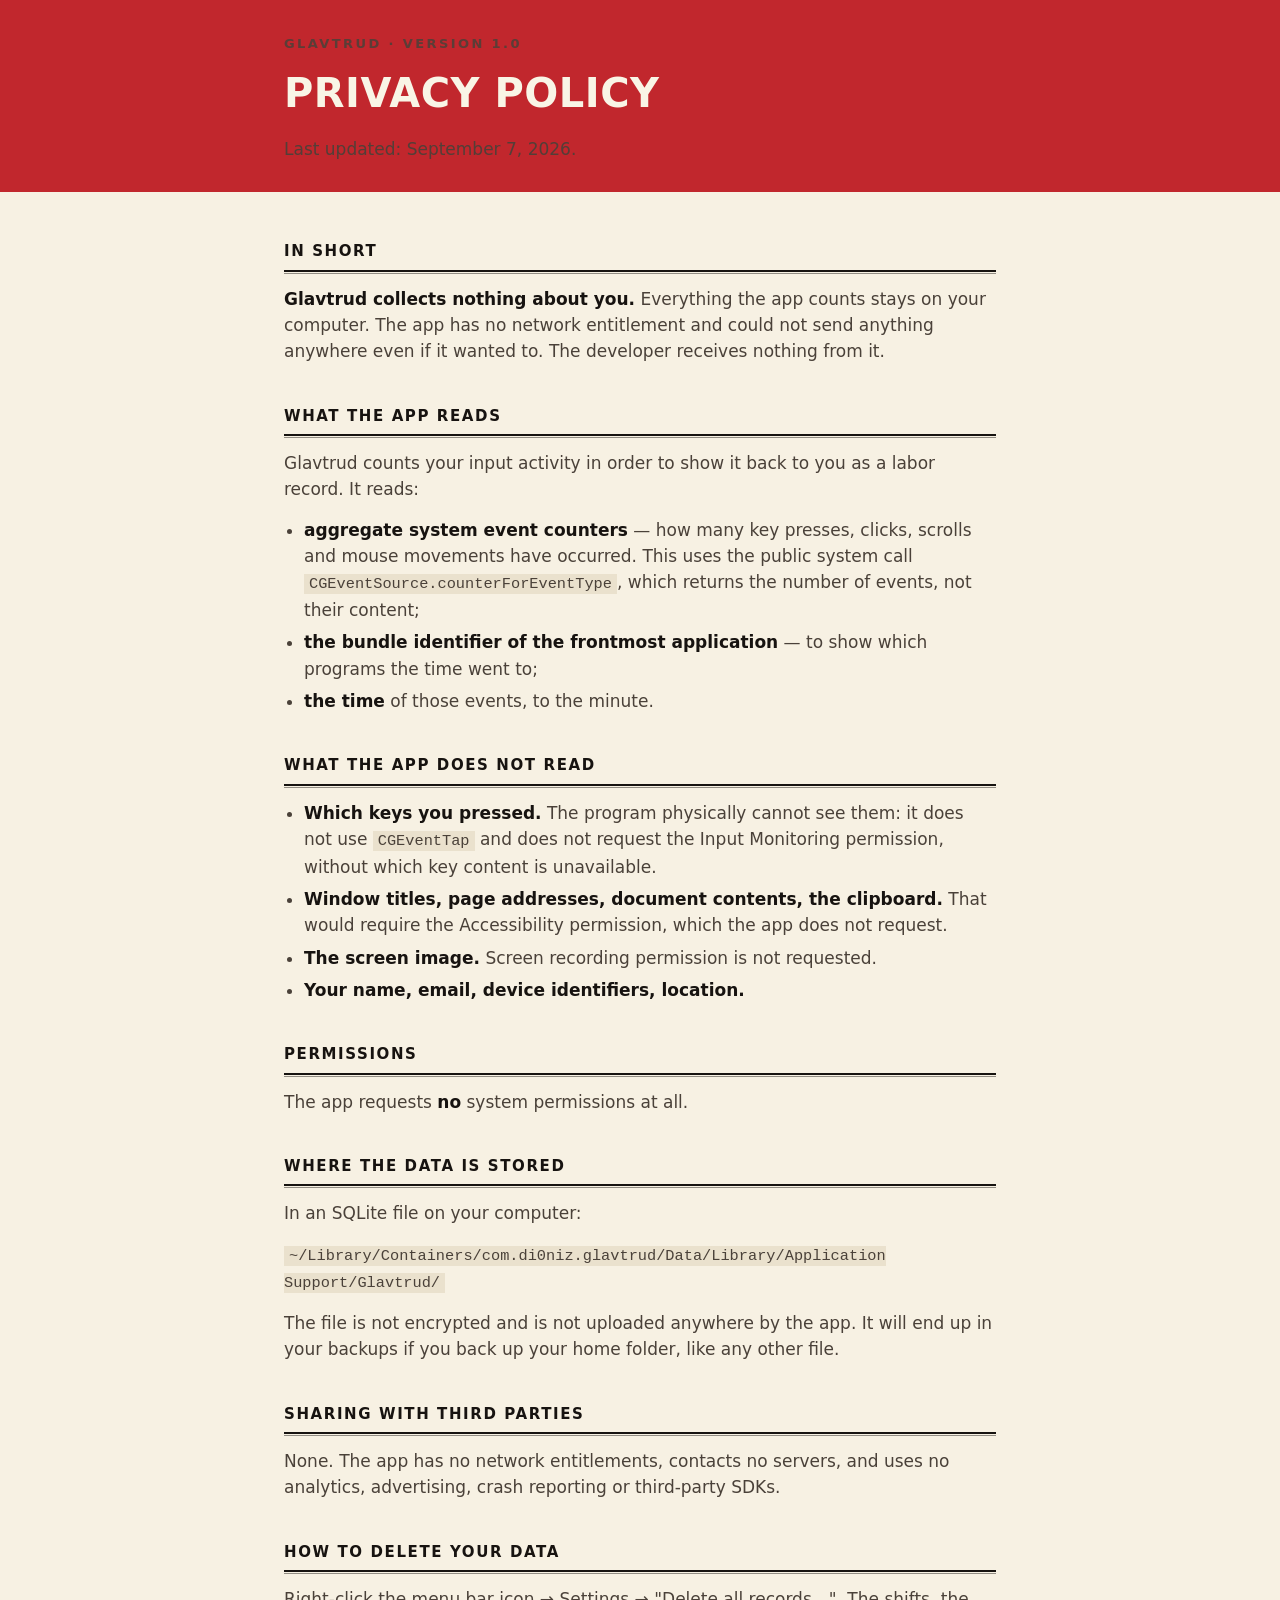
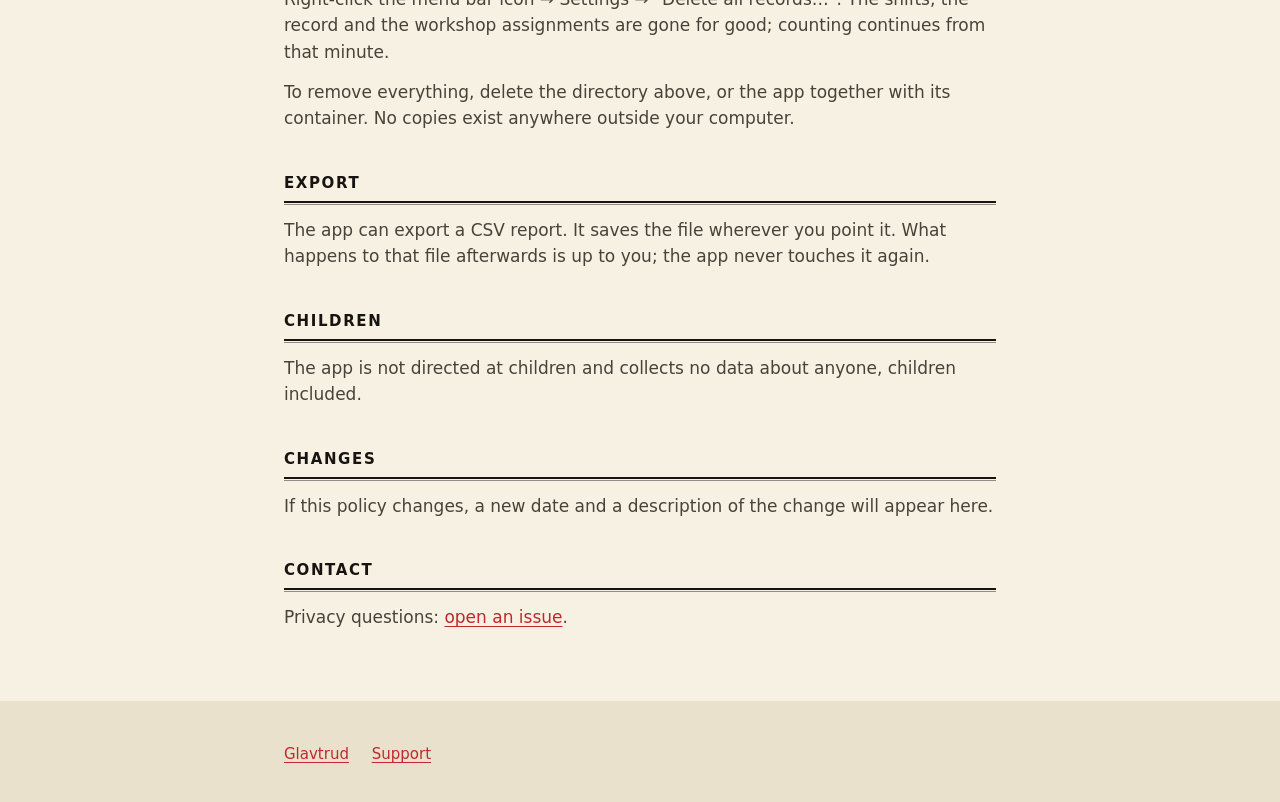
==== privacy.html @ c77dbedc "publish the support and privacy pages Публичные страницы для App Store Connect: Support URL и Privac" ====
<!DOCTYPE html>
<html lang="en">
<head>
<meta charset="utf-8">
<meta name="viewport" content="width=device-width, initial-scale=1">
<title>Glavtrud — privacy policy</title>
<meta name="description" content="Glavtrud collects nothing. No permissions, no network, everything stays on your Mac.">
<link rel="stylesheet" href="style.css">
</head>
<body>

<header class="band">
  <div class="wrap">
    <p class="kicker">Glavtrud · version 1.0</p>
    <h1>Privacy policy</h1>
    <p class="lead">Last updated: September 7, 2026.</p>
  </div>
</header>

<main>
  <div class="wrap">

    <h2>In short</h2>
    <p><strong>Glavtrud collects nothing about you.</strong> Everything the app counts stays on your computer. The app has no network entitlement and could not send anything anywhere even if it wanted to. The developer receives nothing from it.</p>

    <h2>What the app reads</h2>
    <p>Glavtrud counts your input activity in order to show it back to you as a labor record. It reads:</p>
    <ul>
      <li><strong>aggregate system event counters</strong> — how many key presses, clicks, scrolls and mouse movements have occurred. This uses the public system call <code>CGEventSource.counterForEventType</code>, which returns the number of events, not their content;</li>
      <li><strong>the bundle identifier of the frontmost application</strong> — to show which programs the time went to;</li>
      <li><strong>the time</strong> of those events, to the minute.</li>
    </ul>

    <h2>What the app does not read</h2>
    <ul>
      <li><strong>Which keys you pressed.</strong> The program physically cannot see them: it does not use <code>CGEventTap</code> and does not request the Input Monitoring permission, without which key content is unavailable.</li>
      <li><strong>Window titles, page addresses, document contents, the clipboard.</strong> That would require the Accessibility permission, which the app does not request.</li>
      <li><strong>The screen image.</strong> Screen recording permission is not requested.</li>
      <li><strong>Your name, email, device identifiers, location.</strong></li>
    </ul>

    <h2>Permissions</h2>
    <p>The app requests <strong>no</strong> system permissions at all.</p>

    <h2>Where the data is stored</h2>
    <p>In an SQLite file on your computer:</p>
    <p><code>~/Library/Containers/com.di0niz.glavtrud/Data/Library/Application Support/Glavtrud/</code></p>
    <p>The file is not encrypted and is not uploaded anywhere by the app. It will end up in your backups if you back up your home folder, like any other file.</p>

    <h2>Sharing with third parties</h2>
    <p>None. The app has no network entitlements, contacts no servers, and uses no analytics, advertising, crash reporting or third-party SDKs.</p>

    <h2>How to delete your data</h2>
    <p>Right-click the menu bar icon → Settings → "Delete all records…". The shifts, the record and the workshop assignments are gone for good; counting continues from that minute.</p>
    <p>To remove everything, delete the directory above, or the app together with its container. No copies exist anywhere outside your computer.</p>

    <h2>Export</h2>
    <p>The app can export a CSV report. It saves the file wherever you point it. What happens to that file afterwards is up to you; the app never touches it again.</p>

    <h2>Children</h2>
    <p>The app is not directed at children and collects no data about anyone, children included.</p>

    <h2>Changes</h2>
    <p>If this policy changes, a new date and a description of the change will appear here.</p>

    <h2>Contact</h2>
    <p>Privacy questions: <a href="https://github.com/Di0niz/glavtrud-support/issues">open an issue</a>.</p>

  </div>
</main>

<footer>
  <div class="wrap">
    <nav>
      <a href="index.html">Glavtrud</a>
      <a href="support.html">Support</a>
    </nav>
  </div>
</footer>

</body>
</html>
---- style.css ----
/* Типографика бланка: три краски, нулевой радиус, двойная линейка ГОСТ.
   Тот же язык, что в самом приложении, — страница читается как его продолжение. */

:root {
  --paper: #f7f1e3;
  --page: #eae1cd;
  --ink: #171310;
  --muted: #4a4139;
  --red: #c1272d;
}

@media (prefers-color-scheme: dark) {
  :root {
    --paper: #161616;
    --page: #080808;
    --ink: #f4f2ee;
    --muted: #bcbab5;
    --red: #a81f24;
  }
}

* { box-sizing: border-box; }

body {
  margin: 0;
  background: var(--page);
  color: var(--ink);
  font: 17px/1.55 -apple-system, BlinkMacSystemFont, "Segoe UI", system-ui, sans-serif;
}

.band {
  background: var(--red);
  color: #f9f5e6;
  padding: 34px 0 30px;
}

.wrap { max-width: 760px; margin: 0 auto; padding: 0 24px; }

.kicker {
  font-size: 13px;
  font-weight: 800;
  letter-spacing: 2.4px;
  text-transform: uppercase;
  opacity: 0.85;
  margin: 0;
}

h1 {
  font-size: 40px;
  font-weight: 900;
  font-stretch: 87.5%;
  letter-spacing: 0.5px;
  text-transform: uppercase;
  margin: 8px 0 0;
}

.band p.lead { margin: 12px 0 0; max-width: 56ch; opacity: 0.92; }

main { background: var(--paper); padding: 40px 0 56px; }

h2 {
  font-size: 15px;
  font-weight: 800;
  font-stretch: 87.5%;
  letter-spacing: 1.6px;
  text-transform: uppercase;
  margin: 40px 0 4px;
  padding-bottom: 6px;
  border-bottom: 2.5px solid var(--ink);
  position: relative;
}

/* Тонкая линейка через просвет — вторая половина приёма. */
h2::after {
  content: "";
  position: absolute;
  left: 0;
  right: 0;
  bottom: -4px;
  height: 1px;
  background: var(--ink);
  opacity: 0.45;
}

h2:first-of-type { margin-top: 8px; }

p, li { color: var(--muted); }
p { margin: 14px 0; }
ul { margin: 14px 0; padding-left: 20px; }
li { margin: 6px 0; }

strong { color: var(--ink); }

a { color: var(--red); text-underline-offset: 3px; }

@media (prefers-color-scheme: dark) {
  a { color: #e35243; }
}

code {
  font-family: ui-monospace, SFMono-Regular, Menlo, monospace;
  font-size: 0.9em;
  background: var(--page);
  padding: 1px 5px;
}

img.shot {
  display: block;
  width: 100%;
  margin: 28px 0 0;
  border: 1px solid rgba(23, 19, 16, 0.18);
}

footer {
  background: var(--page);
  padding: 24px 0 40px;
  font-size: 14px;
}

footer p { margin: 0; }

nav { margin-top: 18px; font-size: 15px; }
nav a { margin-right: 18px; }
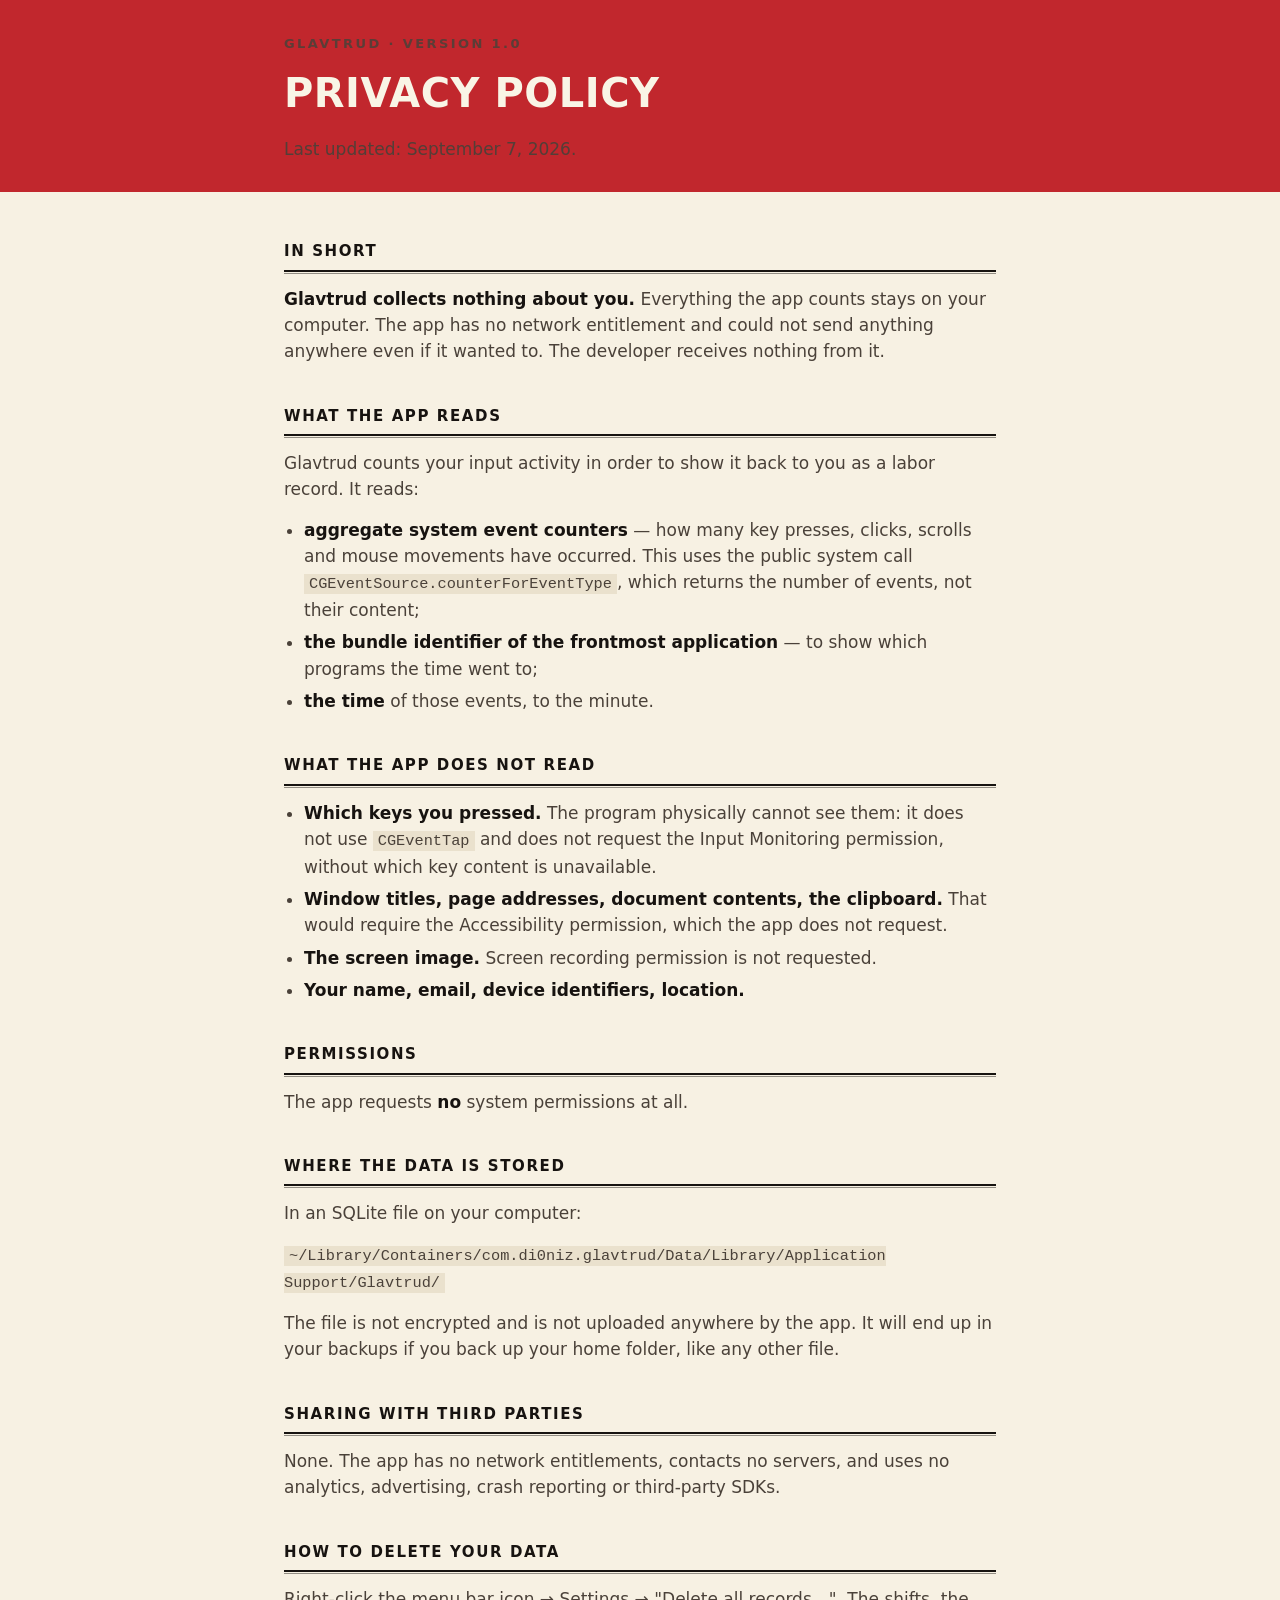
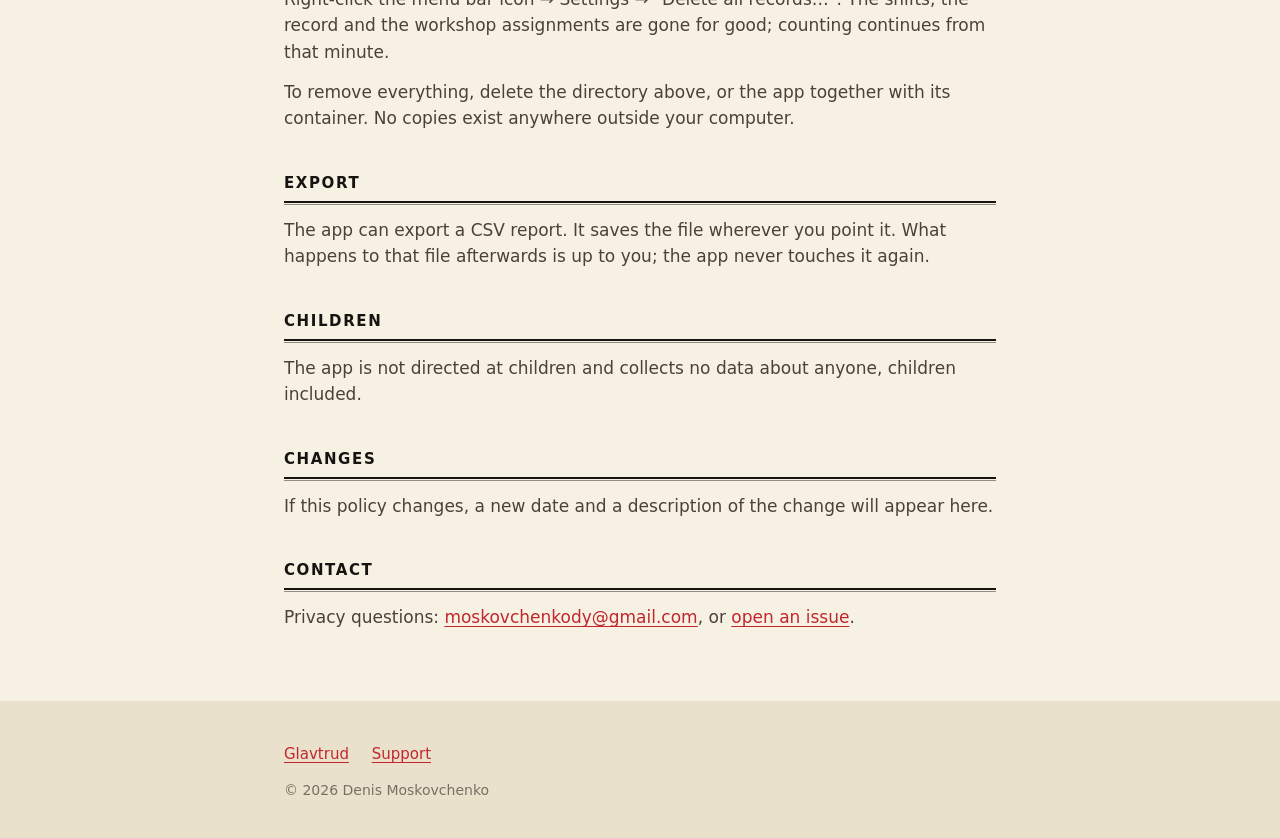
==== commit 7c4d4130: "add the contact address and the copyright line" ====
--- a/privacy.html
+++ b/privacy.html
@@ -64,7 +64,7 @@
     <p>If this policy changes, a new date and a description of the change will appear here.</p>
 
     <h2>Contact</h2>
-    <p>Privacy questions: <a href="https://github.com/Di0niz/glavtrud-support/issues">open an issue</a>.</p>
+    <p>Privacy questions: <a href="mailto:moskovchenkody@gmail.com">moskovchenkody@gmail.com</a>, or <a href="https://github.com/Di0niz/glavtrud-support/issues">open an issue</a>.</p>
 
   </div>
 </main>
@@ -75,6 +75,7 @@
       <a href="index.html">Glavtrud</a>
       <a href="support.html">Support</a>
     </nav>
+    <p class="copy">© 2026 Denis Moskovchenko</p>
   </div>
 </footer>
 
--- a/style.css
+++ b/style.css
@@ -121,3 +121,5 @@
 
 nav { margin-top: 18px; font-size: 15px; }
 nav a { margin-right: 18px; }
+
+.copy { margin-top: 14px; opacity: 0.7; }
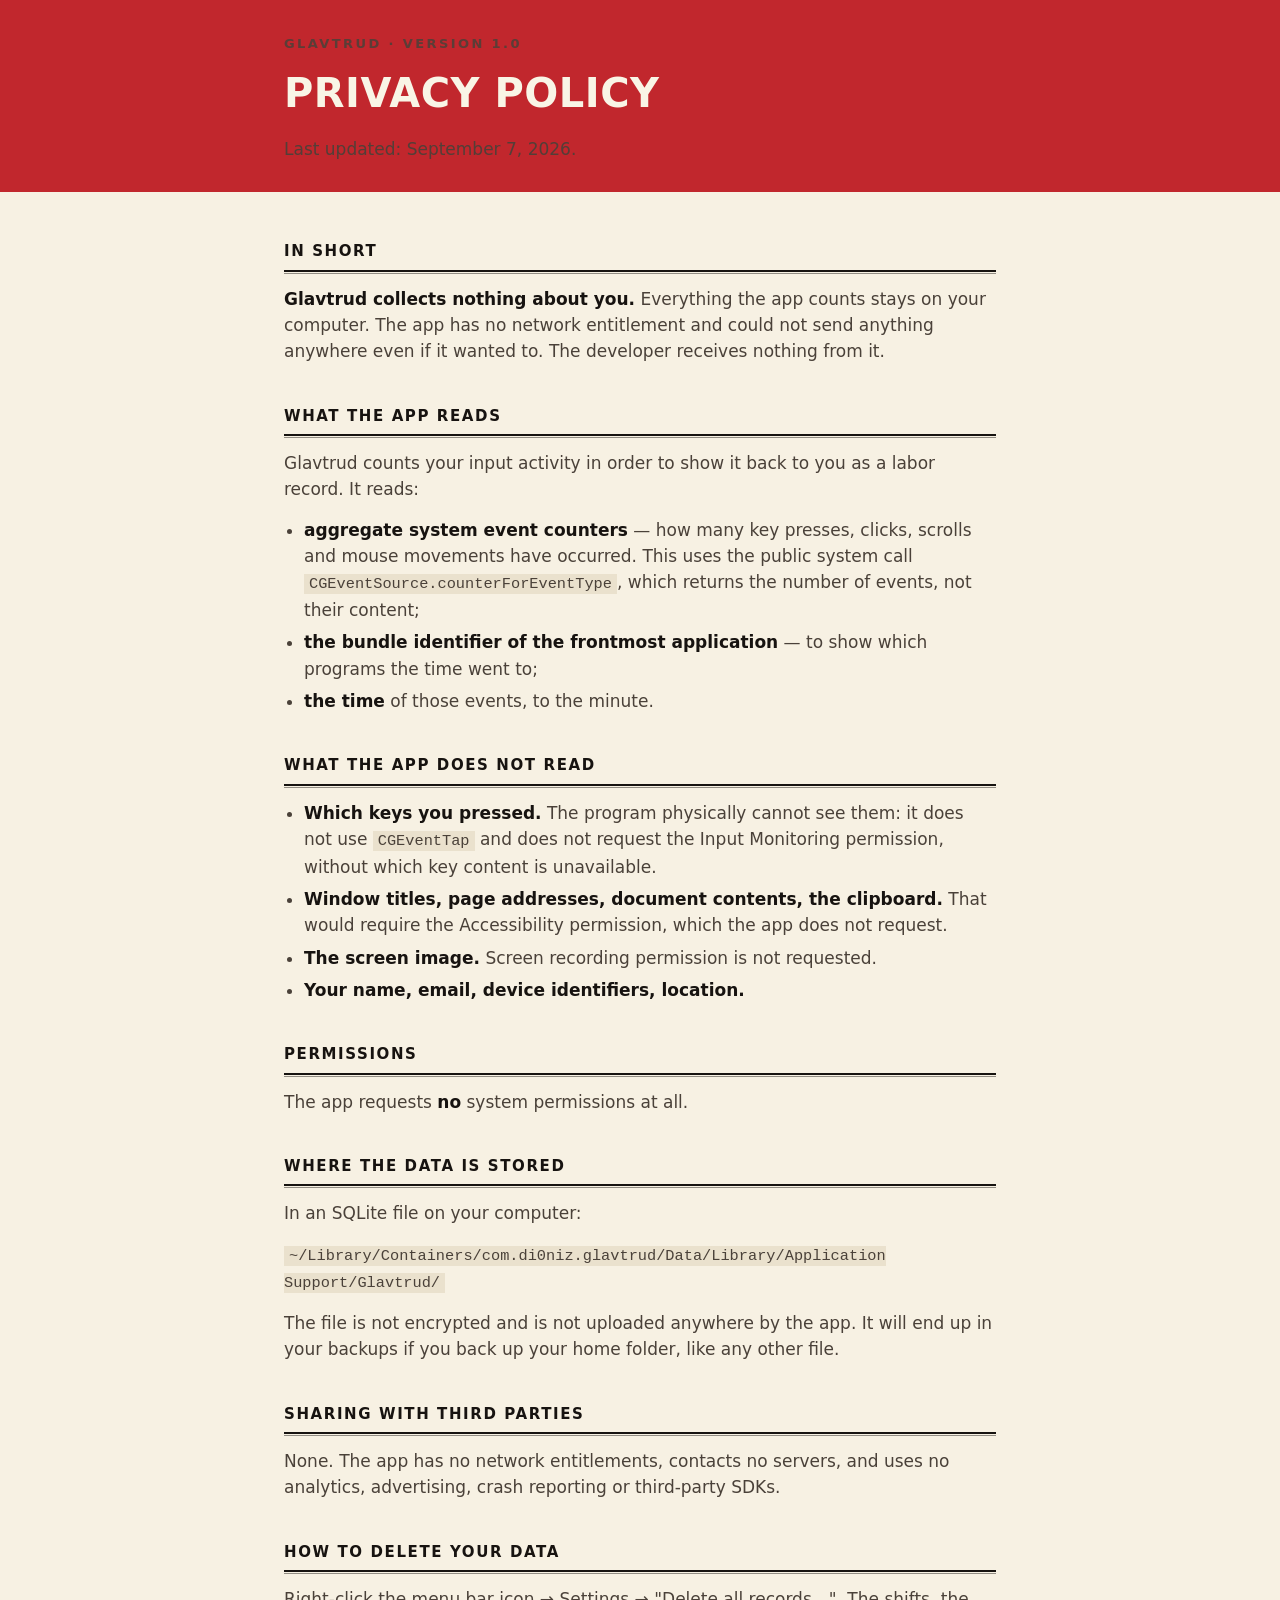
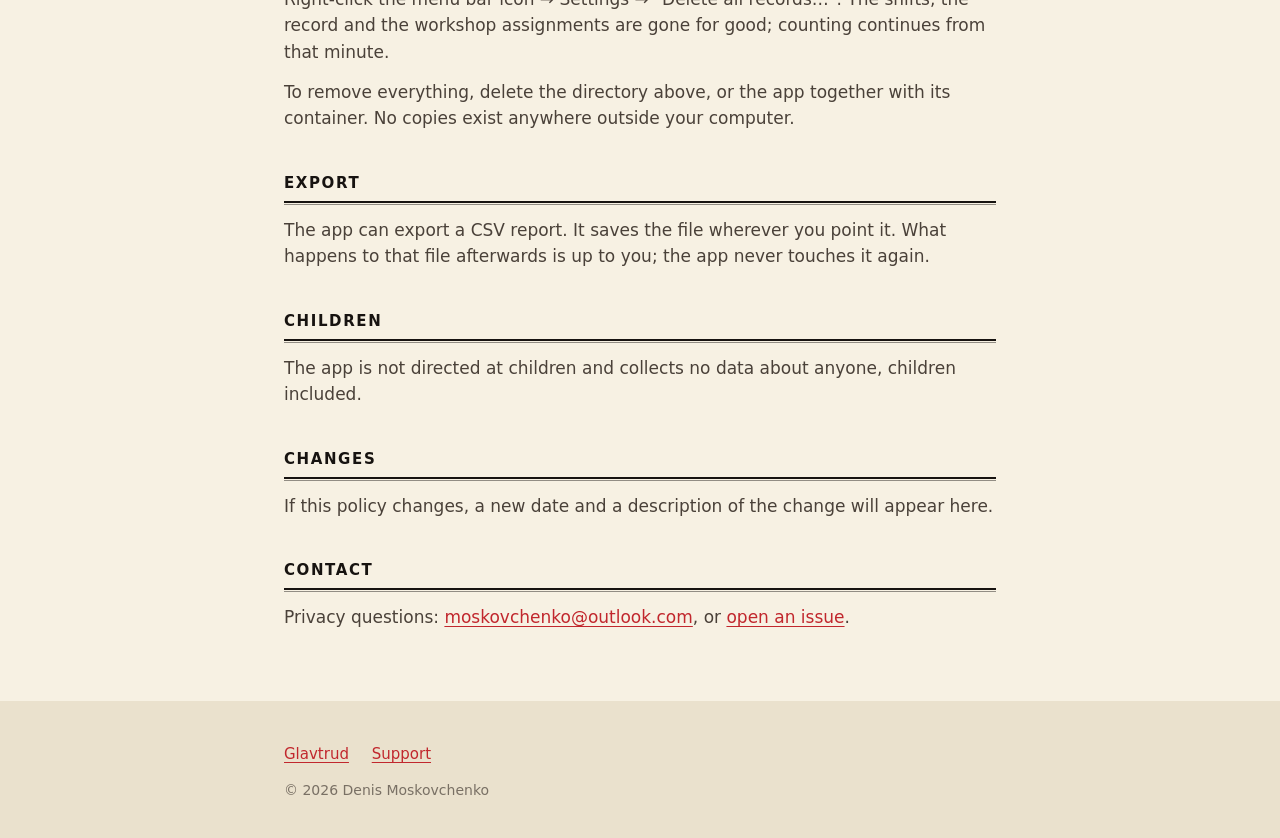
==== commit ff8218a5: "switch the contact address to the main mailbox" ====
--- a/privacy.html
+++ b/privacy.html
@@ -64,7 +64,7 @@
     <p>If this policy changes, a new date and a description of the change will appear here.</p>
 
     <h2>Contact</h2>
-    <p>Privacy questions: <a href="mailto:moskovchenkody@gmail.com">moskovchenkody@gmail.com</a>, or <a href="https://github.com/Di0niz/glavtrud-support/issues">open an issue</a>.</p>
+    <p>Privacy questions: <a href="mailto:moskovchenko@outlook.com">moskovchenko@outlook.com</a>, or <a href="https://github.com/Di0niz/glavtrud-support/issues">open an issue</a>.</p>
 
   </div>
 </main>
